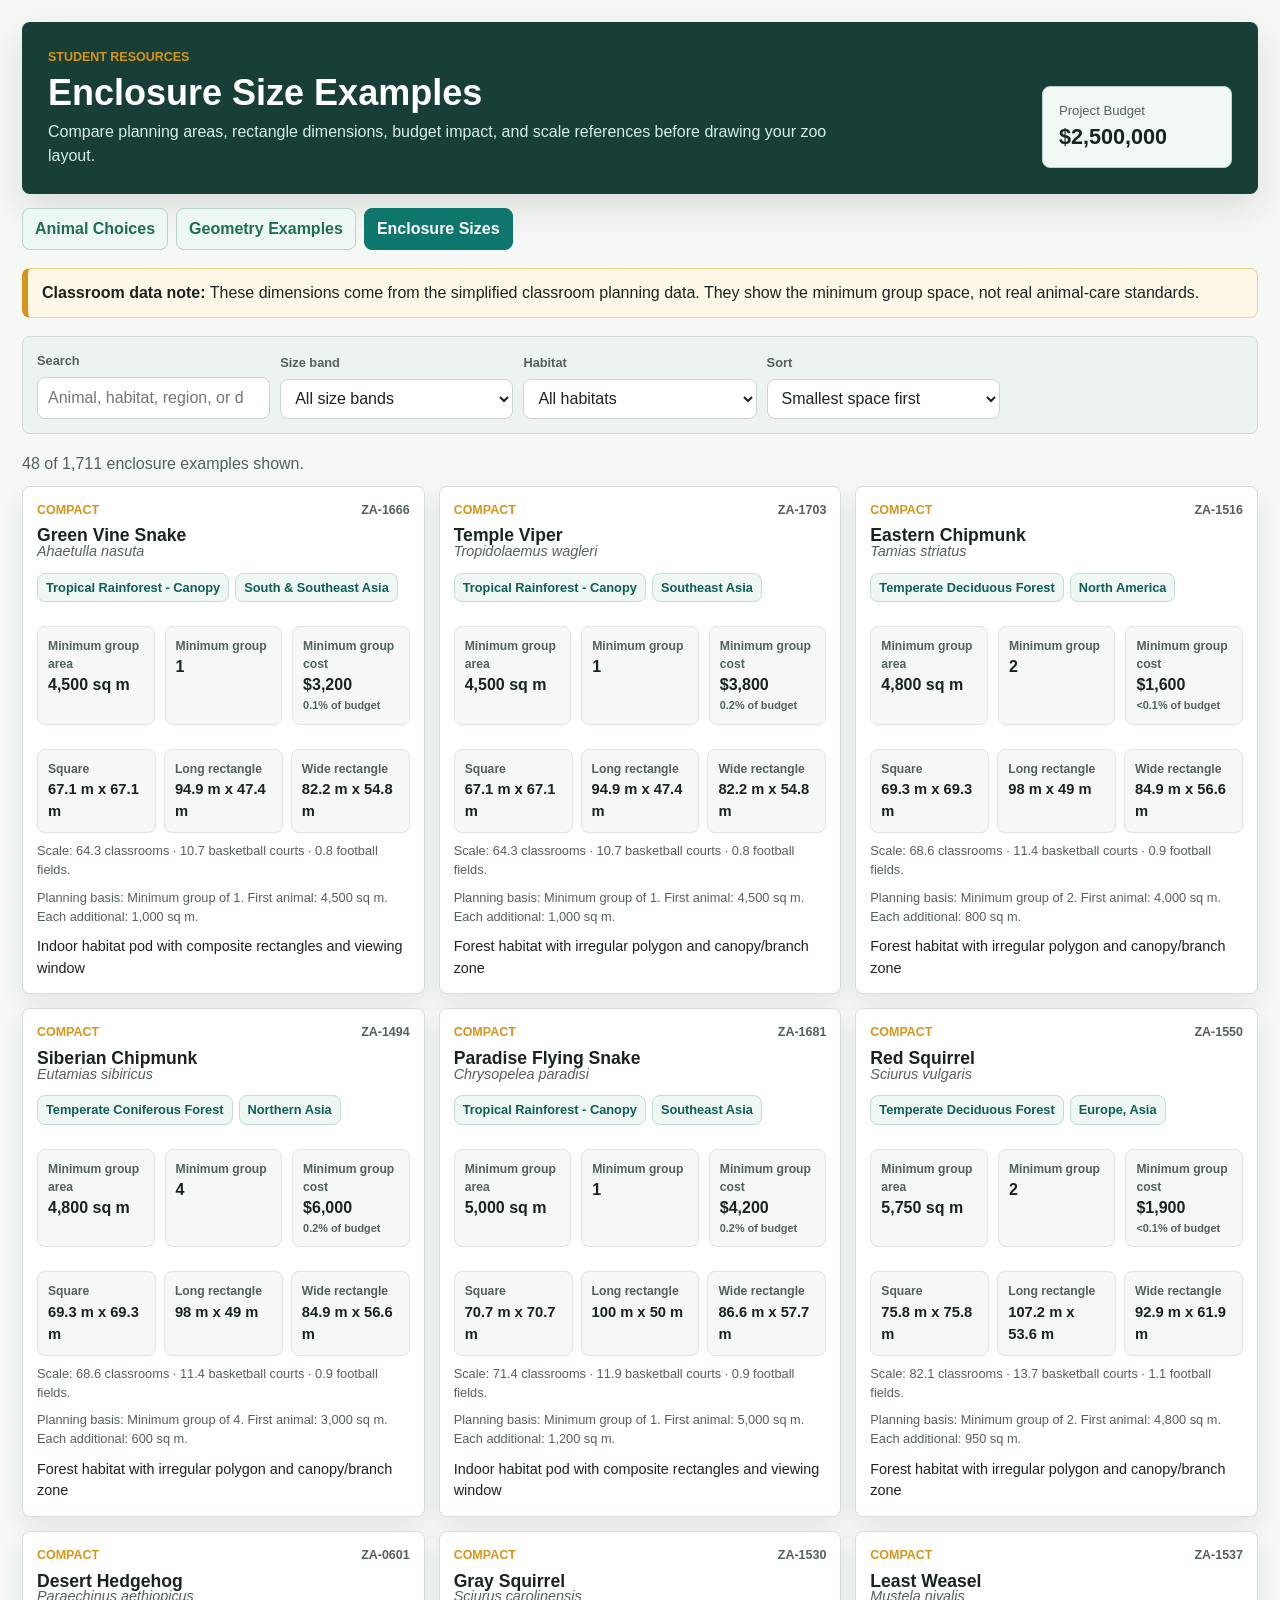
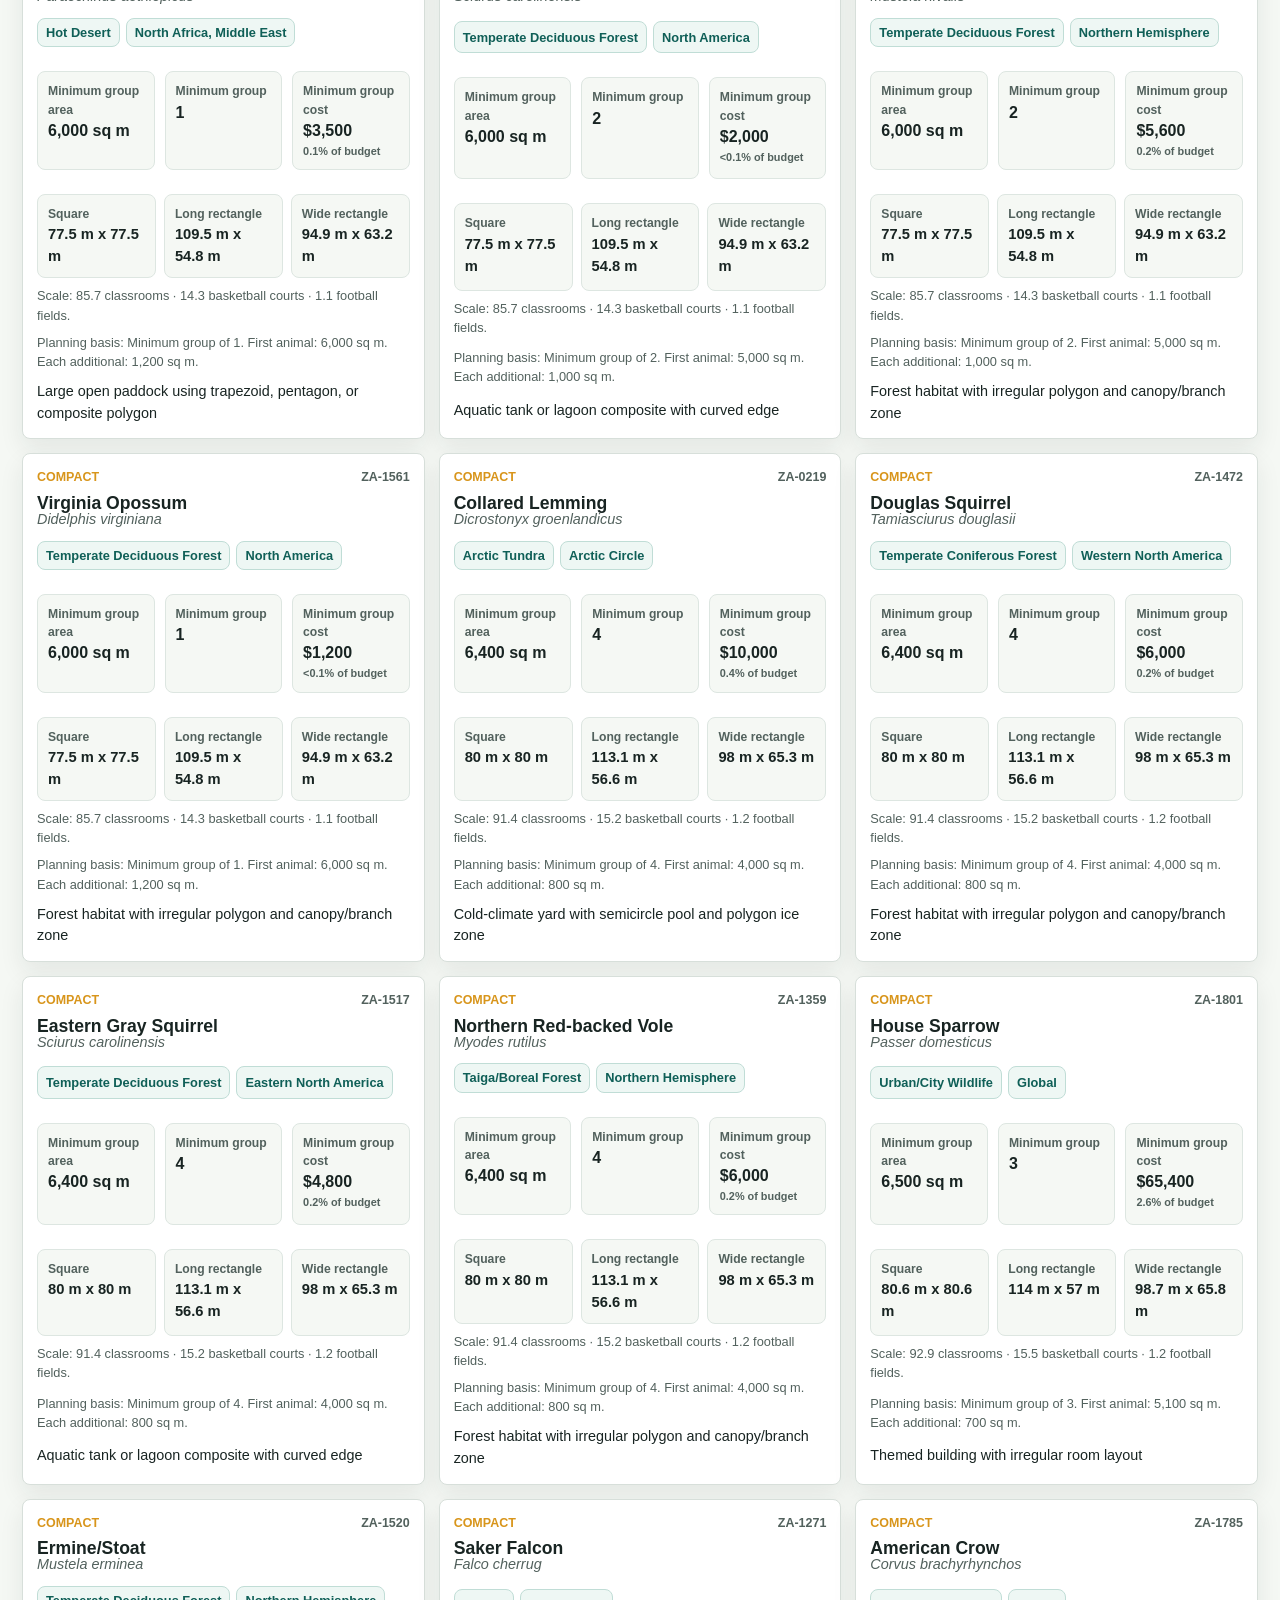
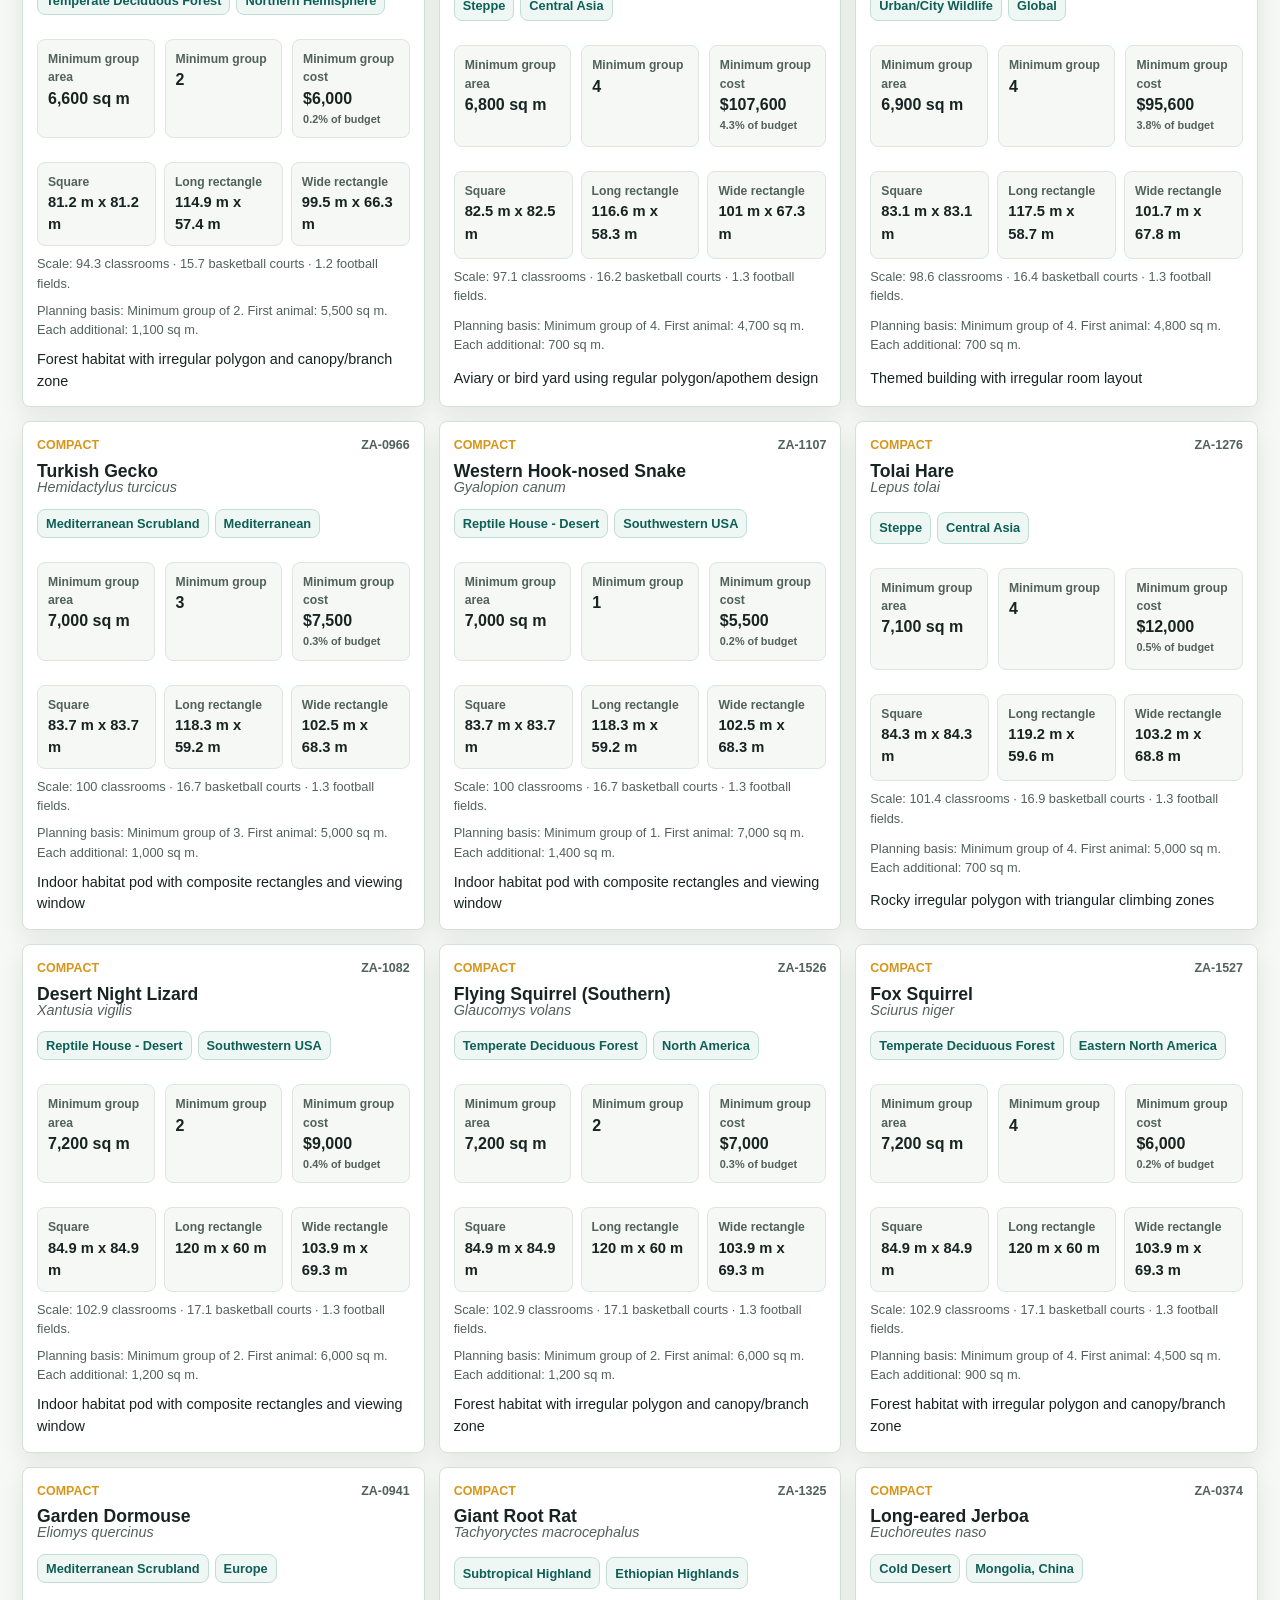
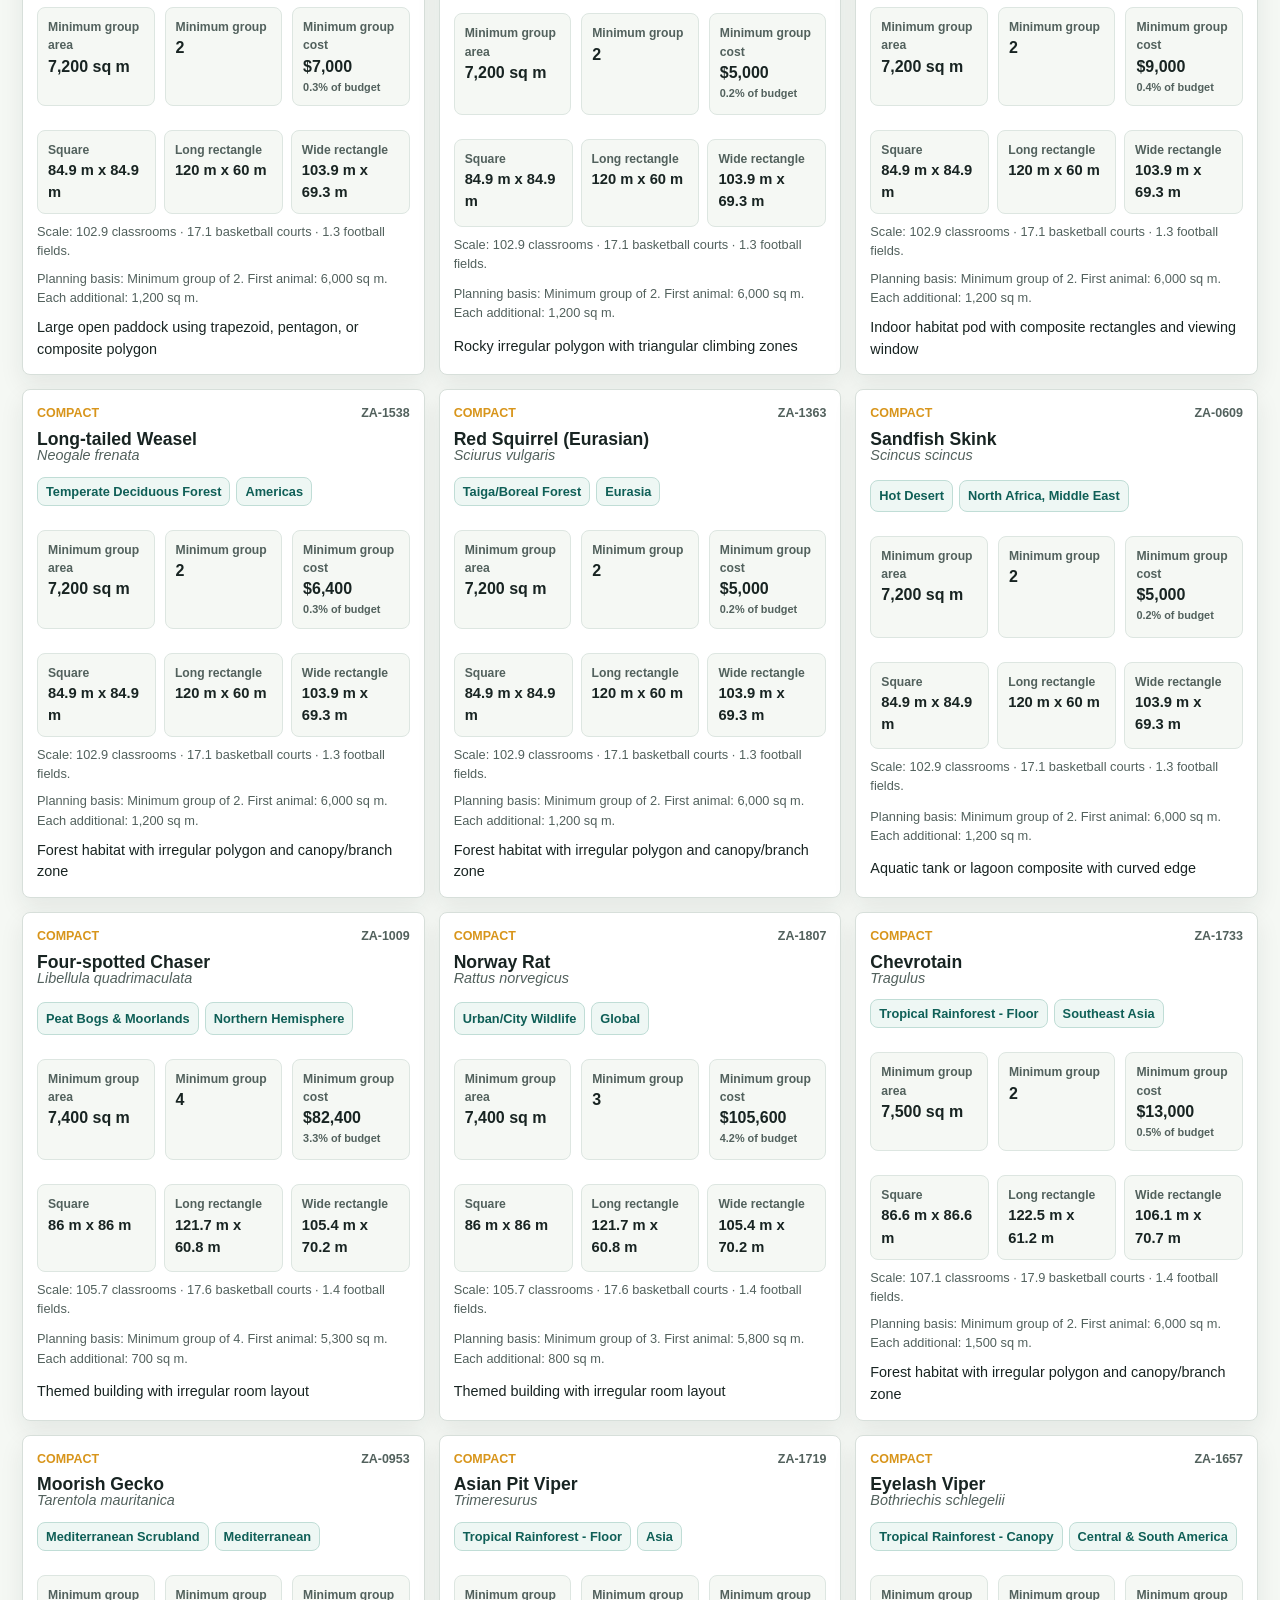
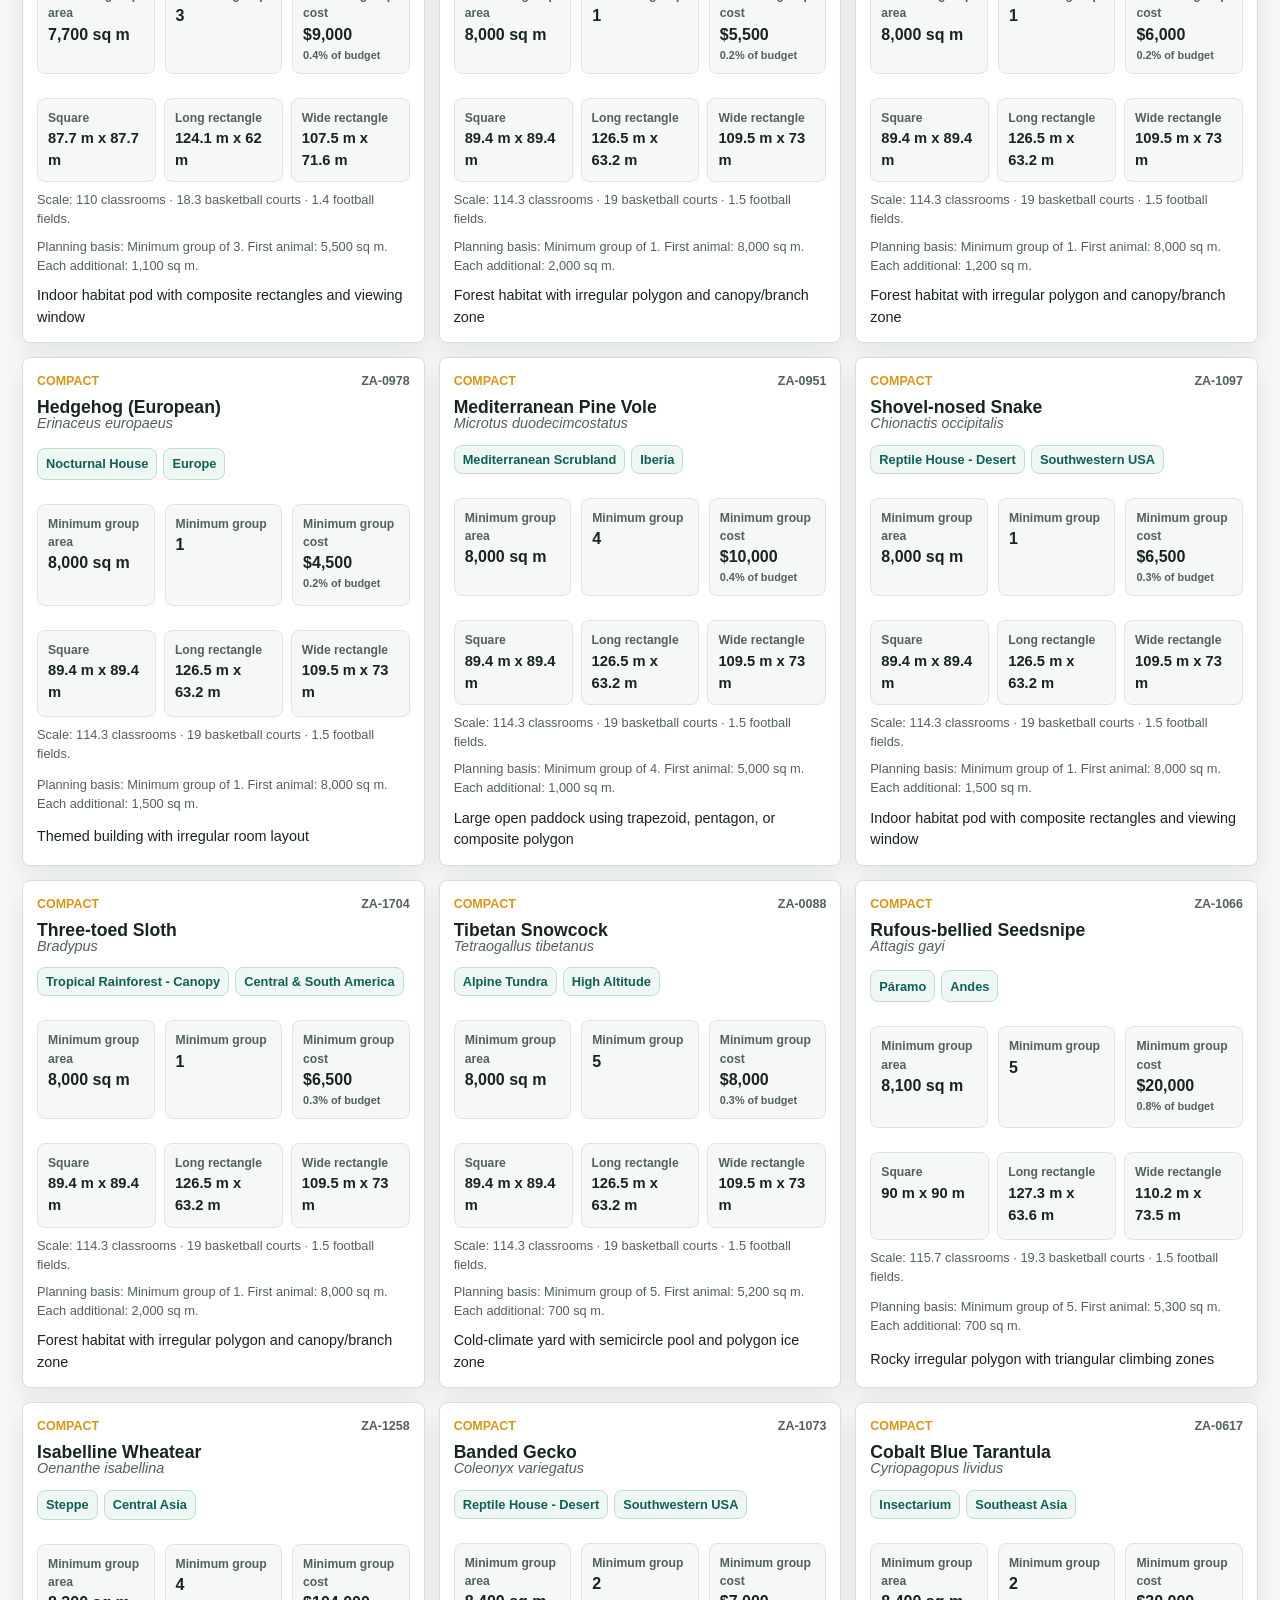
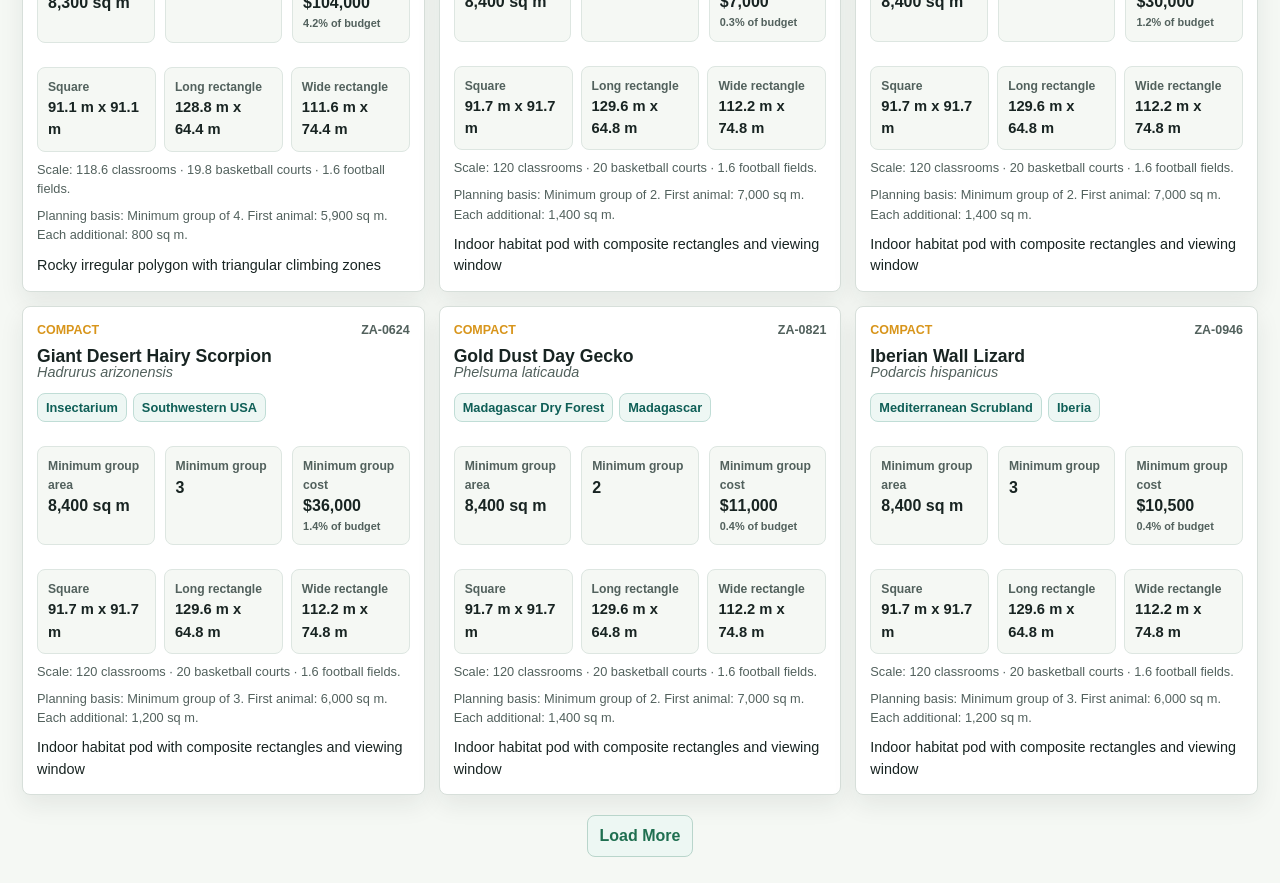
==== enclosure-examples.html @ ec995846 "Add geometry gallery and enclosure size pages" ====
<!doctype html>
<html lang="en">
  <head>
    <meta charset="utf-8">
    <meta name="viewport" content="width=device-width, initial-scale=1">
    <title>Enclosure Size Examples</title>
    <meta
      name="description"
      content="Student-facing enclosure size and dimension examples for the Design a Zoo project."
    >
    <link rel="stylesheet" href="styles.css">
  </head>
  <body>
    <div class="app-shell student-page">
      <header class="topbar">
        <div>
          <p class="eyebrow">Student resources</p>
          <h1>Enclosure Size Examples</h1>
          <p class="subhead">
            Compare planning areas, rectangle dimensions, budget impact, and scale references before drawing your zoo layout.
          </p>
        </div>
        <div class="budget-badge" aria-label="Project budget">
          <span>Project Budget</span>
          <strong>$2,500,000</strong>
        </div>
      </header>

      <nav class="site-nav" aria-label="Student pages">
        <a href="index.html">Animal Choices</a>
        <a href="geometry.html">Geometry Examples</a>
        <a class="active" href="enclosure-examples.html">Enclosure Sizes</a>
      </nav>

      <section class="notice" aria-label="Classroom data note">
        <strong>Classroom data note:</strong>
        These dimensions come from the simplified classroom planning data. They show the minimum group space, not real animal-care standards.
      </section>

      <section class="resource-tools" aria-label="Find enclosure size examples">
        <div class="resource-field">
          <label for="sizeSearch">Search</label>
          <input id="sizeSearch" type="search" placeholder="Animal, habitat, region, or design hint">
        </div>

        <div class="resource-field">
          <label for="sizeBandFilter">Size band</label>
          <select id="sizeBandFilter">
            <option value="">All size bands</option>
            <option value="compact">Compact</option>
            <option value="medium">Medium</option>
            <option value="large">Large</option>
            <option value="campus">Campus-scale</option>
          </select>
        </div>

        <div class="resource-field">
          <label for="sizeHabitatFilter">Habitat</label>
          <select id="sizeHabitatFilter">
            <option value="">All habitats</option>
          </select>
        </div>

        <div class="resource-field">
          <label for="sizeSort">Sort</label>
          <select id="sizeSort">
            <option value="space_planning_sq_units">Smallest space first</option>
            <option value="space_desc">Largest space first</option>
            <option value="cost_planning_usd">Lowest cost first</option>
            <option value="animal_name">Animal name</option>
          </select>
        </div>
      </section>

      <p id="sizeResultsMeta" class="status-message" role="status"></p>
      <section id="sizeExamples" class="dimension-grid" aria-label="Enclosure size examples"></section>

      <div class="pagination">
        <button id="sizeLoadMore" type="button">Load More</button>
      </div>
    </div>

    <script src="enclosure-examples.js"></script>
  </body>
</html>
---- styles.css ----
:root {
  --ink: #182422;
  --muted: #52615d;
  --line: #d7dfda;
  --surface: #ffffff;
  --surface-soft: #f5f8f4;
  --forest: #1f6f50;
  --teal: #0f766e;
  --clay: #a6542b;
  --gold: #d8951b;
  --sky: #dcefed;
  --shadow: 0 14px 36px rgba(24, 36, 34, 0.12);
}

* {
  box-sizing: border-box;
}

body {
  margin: 0;
  background: var(--surface-soft);
  color: var(--ink);
  font-family: Arial, Helvetica, sans-serif;
  font-size: 16px;
  line-height: 1.5;
}

button,
input,
select {
  font: inherit;
}

button {
  cursor: pointer;
}

.app-shell {
  max-width: 1480px;
  margin: 0 auto;
  padding: 22px;
}

.topbar {
  display: grid;
  grid-template-columns: minmax(0, 1fr) auto;
  gap: 18px;
  align-items: end;
  padding: 26px;
  background: #173f37;
  color: #fff;
  border-radius: 8px;
  box-shadow: var(--shadow);
}

.eyebrow {
  margin: 0 0 6px;
  color: var(--gold);
  font-size: 0.78rem;
  font-weight: 700;
  letter-spacing: 0;
  text-transform: uppercase;
}

h1,
h2,
p {
  margin-top: 0;
}

h1 {
  margin-bottom: 8px;
  font-size: 2.25rem;
  line-height: 1.1;
  letter-spacing: 0;
}

h2 {
  margin-bottom: 8px;
  font-size: 1.2rem;
  letter-spacing: 0;
}

.subhead {
  max-width: 780px;
  margin-bottom: 0;
  color: #d8eee8;
}

.budget-badge {
  min-width: 190px;
  padding: 14px 16px;
  background: #f2f8f4;
  color: var(--ink);
  border-radius: 8px;
  border: 1px solid #b9d5cb;
}

.budget-badge span {
  display: block;
  color: var(--muted);
  font-size: 0.82rem;
}

.budget-badge strong {
  display: block;
  font-size: 1.35rem;
}

.notice {
  margin: 18px 0;
  padding: 12px 14px;
  background: #fff8e8;
  border: 1px solid #efd18e;
  border-left: 6px solid var(--gold);
  border-radius: 8px;
}

.site-nav {
  display: flex;
  flex-wrap: wrap;
  gap: 8px;
  margin: 14px 0 18px;
}

.site-nav a,
.nav-button {
  display: inline-flex;
  align-items: center;
  min-height: 38px;
  padding: 8px 12px;
  color: var(--forest);
  background: #edf7f3;
  border: 1px solid #b9d5cb;
  border-radius: 8px;
  font-weight: 700;
  text-decoration: none;
}

.site-nav a:hover,
.site-nav a:focus-visible,
.nav-button:hover,
.nav-button:focus-visible {
  text-decoration: underline;
}

.site-nav a.active {
  color: #fff;
  background: var(--teal);
  border-color: var(--teal);
}

.metrics {
  display: grid;
  grid-template-columns: repeat(4, minmax(0, 1fr));
  gap: 12px;
  margin-bottom: 18px;
}

.metric {
  padding: 14px;
  background: var(--surface);
  border: 1px solid var(--line);
  border-radius: 8px;
  box-shadow: 0 8px 20px rgba(24, 36, 34, 0.07);
}

.metric span {
  display: block;
  color: var(--muted);
  font-size: 0.84rem;
}

.metric strong {
  display: block;
  font-size: 1.55rem;
}

.workspace {
  display: grid;
  grid-template-columns: 310px minmax(0, 1fr);
  gap: 18px;
  align-items: start;
}

.filters {
  position: sticky;
  top: 18px;
  display: grid;
  gap: 10px;
  padding: 18px;
  background: var(--surface);
  border: 1px solid var(--line);
  border-radius: 8px;
  box-shadow: var(--shadow);
}

.filter-head {
  display: flex;
  align-items: center;
  justify-content: space-between;
  gap: 12px;
}

.filters label,
.toolbar-actions label {
  color: var(--muted);
  font-size: 0.82rem;
  font-weight: 700;
}

input,
select {
  width: 100%;
  min-height: 42px;
  padding: 9px 10px;
  color: var(--ink);
  background: #fff;
  border: 1px solid #bfcbc5;
  border-radius: 8px;
}

input:focus,
select:focus,
button:focus-visible {
  outline: 3px solid rgba(15, 118, 110, 0.25);
  outline-offset: 2px;
}

.ghost-button,
.view-toggle button,
.pagination button {
  min-height: 40px;
  padding: 8px 12px;
  color: var(--forest);
  background: #edf7f3;
  border: 1px solid #b9d5cb;
  border-radius: 8px;
  font-weight: 700;
}

.ghost-button:hover,
.view-toggle button:hover,
.pagination button:hover {
  background: #dff0ea;
}

.results-area {
  min-width: 0;
}

.habitat-spotlight {
  position: relative;
  min-height: 210px;
  overflow: hidden;
  display: flex;
  align-items: end;
  padding: 22px;
  color: #fff;
  background: #173f37;
  border-radius: 8px;
  box-shadow: var(--shadow);
}

.habitat-spotlight img {
  position: absolute;
  inset: 0;
  width: 100%;
  height: 100%;
  object-fit: cover;
}

.habitat-spotlight::after {
  content: "";
  position: absolute;
  inset: 0;
  background: rgba(14, 36, 32, 0.48);
}

.habitat-copy {
  position: relative;
  z-index: 1;
  max-width: 780px;
}

.habitat-copy h2 {
  margin-bottom: 4px;
  font-size: 1.75rem;
}

.habitat-copy p:last-child {
  margin-bottom: 0;
  color: #e7f4ef;
}

.results-toolbar {
  display: flex;
  justify-content: space-between;
  gap: 16px;
  align-items: end;
  margin: 18px 0;
  padding: 16px;
  background: var(--surface);
  border: 1px solid var(--line);
  border-radius: 8px;
}

.results-toolbar p {
  margin-bottom: 0;
  color: var(--muted);
}

.toolbar-actions {
  display: grid;
  grid-template-columns: 70px minmax(190px, 1fr) auto;
  gap: 8px;
  align-items: center;
}

.view-toggle {
  display: inline-flex;
  padding: 3px;
  background: #edf2ef;
  border: 1px solid #c6d2cc;
  border-radius: 8px;
}

.view-toggle button {
  border: 0;
  background: transparent;
}

.view-toggle button.active {
  color: #fff;
  background: var(--teal);
}

.status-message {
  min-height: 20px;
  margin-bottom: 10px;
  color: var(--muted);
}

.card-grid {
  display: grid;
  grid-template-columns: repeat(3, minmax(0, 1fr));
  gap: 14px;
}

.animal-card {
  overflow: hidden;
  background: var(--surface);
  border: 1px solid var(--line);
  border-radius: 8px;
  box-shadow: 0 10px 24px rgba(24, 36, 34, 0.08);
}

.animal-media {
  position: relative;
  height: 138px;
  background: var(--sky);
}

.animal-media img {
  width: 100%;
  height: 100%;
  object-fit: cover;
  display: block;
}

.animal-media-link,
.animal-media-button {
  display: block;
  width: 100%;
  height: 100%;
}

.animal-media-button,
.table-photo-button {
  padding: 0;
  background: transparent;
  border: 0;
}

.animal-media-button:hover img,
.table-photo-button:hover img {
  filter: saturate(1.08) contrast(1.04);
}

.image-status {
  position: absolute;
  left: 10px;
  bottom: 10px;
  padding: 4px 8px;
  color: #fff;
  background: rgba(24, 36, 34, 0.78);
  border-radius: 8px;
  font-size: 0.78rem;
  font-weight: 700;
}

.animal-body {
  display: grid;
  gap: 10px;
  padding: 14px;
}

.animal-title-row {
  display: flex;
  justify-content: space-between;
  gap: 10px;
}

.animal-title-row h3 {
  margin: 0;
  font-size: 1.08rem;
  line-height: 1.25;
}

.animal-name-button {
  padding: 0;
  color: var(--ink);
  background: transparent;
  border: 0;
  font: inherit;
  font-weight: 700;
  line-height: inherit;
  text-align: left;
  text-decoration: underline;
  text-decoration-color: transparent;
}

.animal-name-button:hover,
.animal-name-button:focus-visible {
  color: var(--teal);
  text-decoration-color: currentColor;
}

.animal-id {
  flex: 0 0 auto;
  color: var(--muted);
  font-size: 0.78rem;
  font-weight: 700;
}

.species {
  margin: -6px 0 0;
  color: var(--muted);
  font-size: 0.9rem;
  font-style: italic;
}

.pill-row {
  display: flex;
  flex-wrap: wrap;
  gap: 6px;
}

.pill {
  display: inline-flex;
  align-items: center;
  min-height: 28px;
  padding: 4px 8px;
  background: #eef7f4;
  color: #0f5f57;
  border: 1px solid #c0ddd6;
  border-radius: 8px;
  font-size: 0.8rem;
  font-weight: 700;
}

.quick-stats {
  display: grid;
  grid-template-columns: repeat(3, minmax(0, 1fr));
  gap: 8px;
}

.quick-stats div {
  padding: 8px;
  background: #f5f8f4;
  border: 1px solid #dde6e1;
  border-radius: 8px;
}

.quick-stats span {
  display: block;
  color: var(--muted);
  font-size: 0.72rem;
}

.quick-stats strong {
  display: block;
  font-size: 0.92rem;
}

.quick-stats strong .stat-subline,
.modal-stat-row strong .stat-subline {
  display: block;
  color: var(--muted);
  font-size: 0.68rem;
  font-weight: 700;
}

.space-scale-button {
  width: 100%;
  padding: 0;
  color: var(--teal);
  background: transparent;
  border: 0;
  font: inherit;
  font-weight: 800;
  line-height: 1.2;
  text-align: left;
}

.space-scale-button:hover,
.space-scale-button:focus-visible {
  text-decoration: underline;
}

.space-scale-button span {
  display: block;
  color: var(--muted);
  font-size: 0.68rem;
  font-weight: 700;
}

.design-hint {
  margin: 0;
  color: var(--ink);
  font-size: 0.9rem;
}

.equation {
  margin: 0;
  padding: 8px;
  background: #fff8e8;
  border: 1px solid #efd18e;
  border-radius: 8px;
  color: #6c3f09;
  font-family: "Courier New", monospace;
  font-size: 0.86rem;
}

.basis-note {
  margin: -2px 0 0;
  color: var(--muted);
  font-size: 0.8rem;
}

.research-links {
  display: flex;
  flex-wrap: wrap;
  gap: 6px;
  align-items: center;
}

.research-links a,
.verify-badge {
  display: inline-flex;
  align-items: center;
  min-height: 26px;
  padding: 4px 7px;
  border-radius: 8px;
  font-size: 0.76rem;
  font-weight: 700;
}

.research-links a {
  color: #0f5f57;
  background: #eef7f4;
  border: 1px solid #c0ddd6;
  text-decoration: none;
}

.research-links a:hover {
  text-decoration: underline;
}

.verify-badge {
  color: #173f37;
  background: #fff8e8;
  border: 1px solid #efd18e;
}

.verify-badge.verified {
  color: #0f5f57;
  background: #eaf7f1;
  border-color: #b9d5cb;
}

.verify-badge.needs_review {
  color: #6c3f09;
}

.photo-credit {
  margin: -2px 0 0;
  color: var(--muted);
  font-size: 0.78rem;
}

.photo-credit a,
.table-credit {
  color: var(--teal);
  font-weight: 700;
  text-decoration: none;
}

.photo-credit a:hover,
.table-credit:hover {
  text-decoration: underline;
}

.student-page {
  max-width: 1320px;
}

.page-intro {
  margin-bottom: 18px;
  padding: 18px;
  background: var(--surface);
  border: 1px solid var(--line);
  border-radius: 8px;
  box-shadow: 0 10px 24px rgba(24, 36, 34, 0.08);
}

.page-intro p:last-child {
  margin-bottom: 0;
}

.category-list,
.resource-tools {
  display: grid;
  gap: 10px;
  margin-bottom: 18px;
}

.category-list {
  grid-template-columns: repeat(5, minmax(0, 1fr));
}

.category-link-card {
  display: grid;
  gap: 6px;
  min-height: 154px;
  padding: 14px;
  color: var(--ink);
  background: var(--surface);
  border: 1px solid var(--line);
  border-radius: 8px;
  text-decoration: none;
  box-shadow: 0 10px 24px rgba(24, 36, 34, 0.08);
}

.category-link-card:hover,
.category-link-card:focus-visible {
  border-color: var(--teal);
}

.category-link-card strong {
  font-size: 1rem;
  line-height: 1.2;
}

.category-link-card span {
  color: var(--teal);
  font-size: 0.82rem;
  font-weight: 800;
}

.category-link-card p {
  margin: 0;
  color: var(--muted);
  font-size: 0.84rem;
}

.resource-tools {
  grid-template-columns: repeat(5, minmax(0, 1fr));
  align-items: end;
  padding: 14px;
  background: #edf4f0;
  border: 1px solid #cddbd3;
  border-radius: 8px;
}

.resource-tools label {
  align-self: center;
  color: var(--muted);
  font-size: 0.8rem;
  font-weight: 700;
}

.resource-field {
  display: grid;
  gap: 6px;
}

.resource-tools input,
.resource-tools select {
  width: 100%;
  min-height: 40px;
  padding: 8px 10px;
  background: #fff;
  border: 1px solid #c8d6d1;
  border-radius: 8px;
}

.resource-grid {
  display: grid;
  grid-template-columns: repeat(4, minmax(0, 1fr));
  gap: 14px;
}

.resource-card {
  overflow: hidden;
  background: var(--surface);
  border: 1px solid var(--line);
  border-radius: 8px;
  box-shadow: 0 10px 24px rgba(24, 36, 34, 0.08);
}

.resource-image-link {
  display: block;
  height: 190px;
  background: var(--sky);
}

.resource-image-link img {
  display: block;
  width: 100%;
  height: 100%;
  object-fit: cover;
}

.resource-card-body {
  display: grid;
  gap: 8px;
  padding: 14px;
}

.resource-card-body h3 {
  margin: 0;
  font-size: 1.02rem;
  line-height: 1.25;
}

.resource-card-body p {
  margin: 0;
  color: var(--muted);
  font-size: 0.88rem;
}

.resource-meta,
.resource-actions {
  display: flex;
  flex-wrap: wrap;
  gap: 6px;
}

.resource-meta span {
  display: inline-flex;
  align-items: center;
  min-height: 26px;
  padding: 4px 7px;
  color: #0f5f57;
  background: #eef7f4;
  border: 1px solid #c0ddd6;
  border-radius: 8px;
  font-size: 0.74rem;
  font-weight: 700;
}

.dimension-grid {
  display: grid;
  grid-template-columns: repeat(3, minmax(0, 1fr));
  gap: 14px;
}

.dimension-card {
  display: grid;
  gap: 10px;
  padding: 14px;
  background: var(--surface);
  border: 1px solid var(--line);
  border-radius: 8px;
  box-shadow: 0 10px 24px rgba(24, 36, 34, 0.08);
}

.dimension-head {
  display: flex;
  justify-content: space-between;
  gap: 10px;
}

.dimension-head h3 {
  margin: 0;
  font-size: 1.1rem;
  line-height: 1.25;
}

.dimension-stats {
  grid-template-columns: repeat(3, minmax(0, 1fr));
  margin: 0;
}

.dimension-options {
  display: grid;
  grid-template-columns: repeat(3, minmax(0, 1fr));
  gap: 8px;
}

.dimension-options div {
  padding: 10px;
  background: #f5f8f4;
  border: 1px solid #dde6e1;
  border-radius: 8px;
}

.dimension-options span {
  display: block;
  color: var(--muted);
  font-size: 0.76rem;
  font-weight: 700;
}

.dimension-options strong {
  display: block;
  font-size: 0.92rem;
}

.table-panel {
  background: var(--surface);
  border: 1px solid var(--line);
  border-radius: 8px;
  box-shadow: var(--shadow);
}

.table-scroll {
  overflow-x: auto;
}

table {
  width: 100%;
  border-collapse: collapse;
  min-width: 1780px;
}

th,
td {
  padding: 11px 12px;
  border-bottom: 1px solid #e5ece8;
  text-align: left;
  vertical-align: top;
}

th {
  color: #fff;
  background: #246b53;
  font-size: 0.82rem;
}

th button {
  width: 100%;
  padding: 0;
  color: inherit;
  background: transparent;
  border: 0;
  font-weight: 700;
  text-align: left;
}

th button::after {
  content: "^v";
  float: right;
  color: rgba(255, 255, 255, 0.72);
  font-size: 0.72rem;
}

th button.active-sort[data-direction="asc"]::after {
  content: "^";
}

th button.active-sort[data-direction="desc"]::after {
  content: "v";
}

td {
  font-size: 0.9rem;
}

tbody tr:nth-child(even) {
  background: #f7faf8;
}

.table-photo {
  display: block;
  width: 76px;
  height: 54px;
  object-fit: cover;
  border-radius: 6px;
  border: 1px solid var(--line);
}

.table-photo-button {
  width: 76px;
  height: 54px;
}

.table-credit {
  display: inline-block;
  margin-top: 4px;
  font-size: 0.74rem;
}

.table-note {
  color: var(--muted);
  font-size: 0.76rem;
}

td code {
  white-space: nowrap;
  color: #6c3f09;
  font-family: "Courier New", monospace;
  font-size: 0.84rem;
}

td .research-links {
  max-width: 220px;
}

.pagination {
  display: flex;
  justify-content: center;
  align-items: center;
  gap: 14px;
  padding: 20px 0 4px;
}

.pagination button:disabled {
  cursor: not-allowed;
  opacity: 0.55;
}

.hidden {
  display: none !important;
}

body.modal-open {
  overflow: hidden;
}

.modal {
  position: fixed;
  inset: 0;
  z-index: 20;
  display: grid;
  place-items: center;
  padding: 20px;
}

.modal-backdrop {
  position: absolute;
  inset: 0;
  width: 100%;
  height: 100%;
  padding: 0;
  background: rgba(24, 36, 34, 0.58);
  border: 0;
}

.modal-panel {
  position: relative;
  z-index: 1;
  width: min(980px, 100%);
  max-height: min(860px, calc(100vh - 32px));
  overflow: auto;
  padding: 22px;
  background: var(--surface);
  border: 1px solid var(--line);
  border-radius: 8px;
  box-shadow: 0 22px 60px rgba(24, 36, 34, 0.28);
}

.modal-close {
  float: right;
  min-height: 36px;
  padding: 6px 10px;
  color: var(--forest);
  background: #edf7f3;
  border: 1px solid #b9d5cb;
  border-radius: 8px;
  font-weight: 700;
}

.modal-header-copy {
  display: grid;
  gap: 8px;
}

.modal-header-copy h2 {
  margin: 0;
  font-size: 1.65rem;
}

.animal-detail-layout {
  display: grid;
  grid-template-columns: minmax(280px, 0.9fr) minmax(0, 1.1fr);
  gap: 20px;
  align-items: start;
  clear: both;
}

.modal-animal-image {
  display: block;
  width: 100%;
  max-height: 420px;
  object-fit: cover;
  background: var(--sky);
  border: 1px solid var(--line);
  border-radius: 8px;
}

.modal-stat-row,
.scale-summary,
.scale-grid {
  display: grid;
  gap: 10px;
}

.modal-stat-row {
  grid-template-columns: repeat(3, minmax(0, 1fr));
  margin: 14px 0;
}

.scale-summary {
  grid-template-columns: repeat(2, minmax(0, 1fr));
  margin: 16px 0;
}

.scale-grid {
  grid-template-columns: repeat(4, minmax(0, 1fr));
}

.modal-stat-row div,
.scale-summary div,
.scale-card {
  padding: 10px;
  background: #f5f8f4;
  border: 1px solid #dde6e1;
  border-radius: 8px;
}

.modal-stat-row span,
.scale-summary span,
.scale-card span {
  display: block;
  color: var(--muted);
  font-size: 0.76rem;
  font-weight: 700;
}

.modal-stat-row strong,
.scale-summary strong,
.scale-card strong {
  display: block;
  color: var(--ink);
  font-size: 1rem;
}

.scale-card strong {
  color: var(--teal);
  font-size: 1.3rem;
}

.scale-summary small {
  display: block;
  color: var(--muted);
}

@media (max-width: 1120px) {
  .workspace {
    grid-template-columns: 1fr;
  }

  .filters {
    position: static;
    grid-template-columns: repeat(2, minmax(0, 1fr));
  }

  .filter-head {
    grid-column: 1 / -1;
  }

  .card-grid {
    grid-template-columns: repeat(2, minmax(0, 1fr));
  }

  .category-list,
  .resource-grid {
    grid-template-columns: repeat(3, minmax(0, 1fr));
  }

  .resource-tools,
  .dimension-grid {
    grid-template-columns: repeat(2, minmax(0, 1fr));
  }
}

@media (max-width: 760px) {
  .app-shell {
    padding: 12px;
  }

  .topbar,
  .metrics,
  .filters,
  .results-toolbar,
  .toolbar-actions {
    grid-template-columns: 1fr;
  }

  .topbar,
  .results-toolbar {
    display: grid;
  }

  .card-grid {
    grid-template-columns: 1fr;
  }

  .habitat-spotlight {
    min-height: 250px;
  }

  h1 {
    font-size: 1.75rem;
  }

  .toolbar-actions {
    align-items: stretch;
  }

  .view-toggle {
    width: 100%;
  }

  .view-toggle button {
    flex: 1;
  }

  .site-nav,
  .site-nav a {
    width: 100%;
  }

  .category-list,
  .resource-tools,
  .resource-grid,
  .dimension-grid,
  .dimension-options,
  .dimension-stats {
    grid-template-columns: 1fr;
  }

  .modal {
    padding: 12px;
  }

  .modal-panel {
    padding: 16px;
  }

  .animal-detail-layout,
  .modal-stat-row,
  .scale-summary,
  .scale-grid {
    grid-template-columns: 1fr;
  }
}
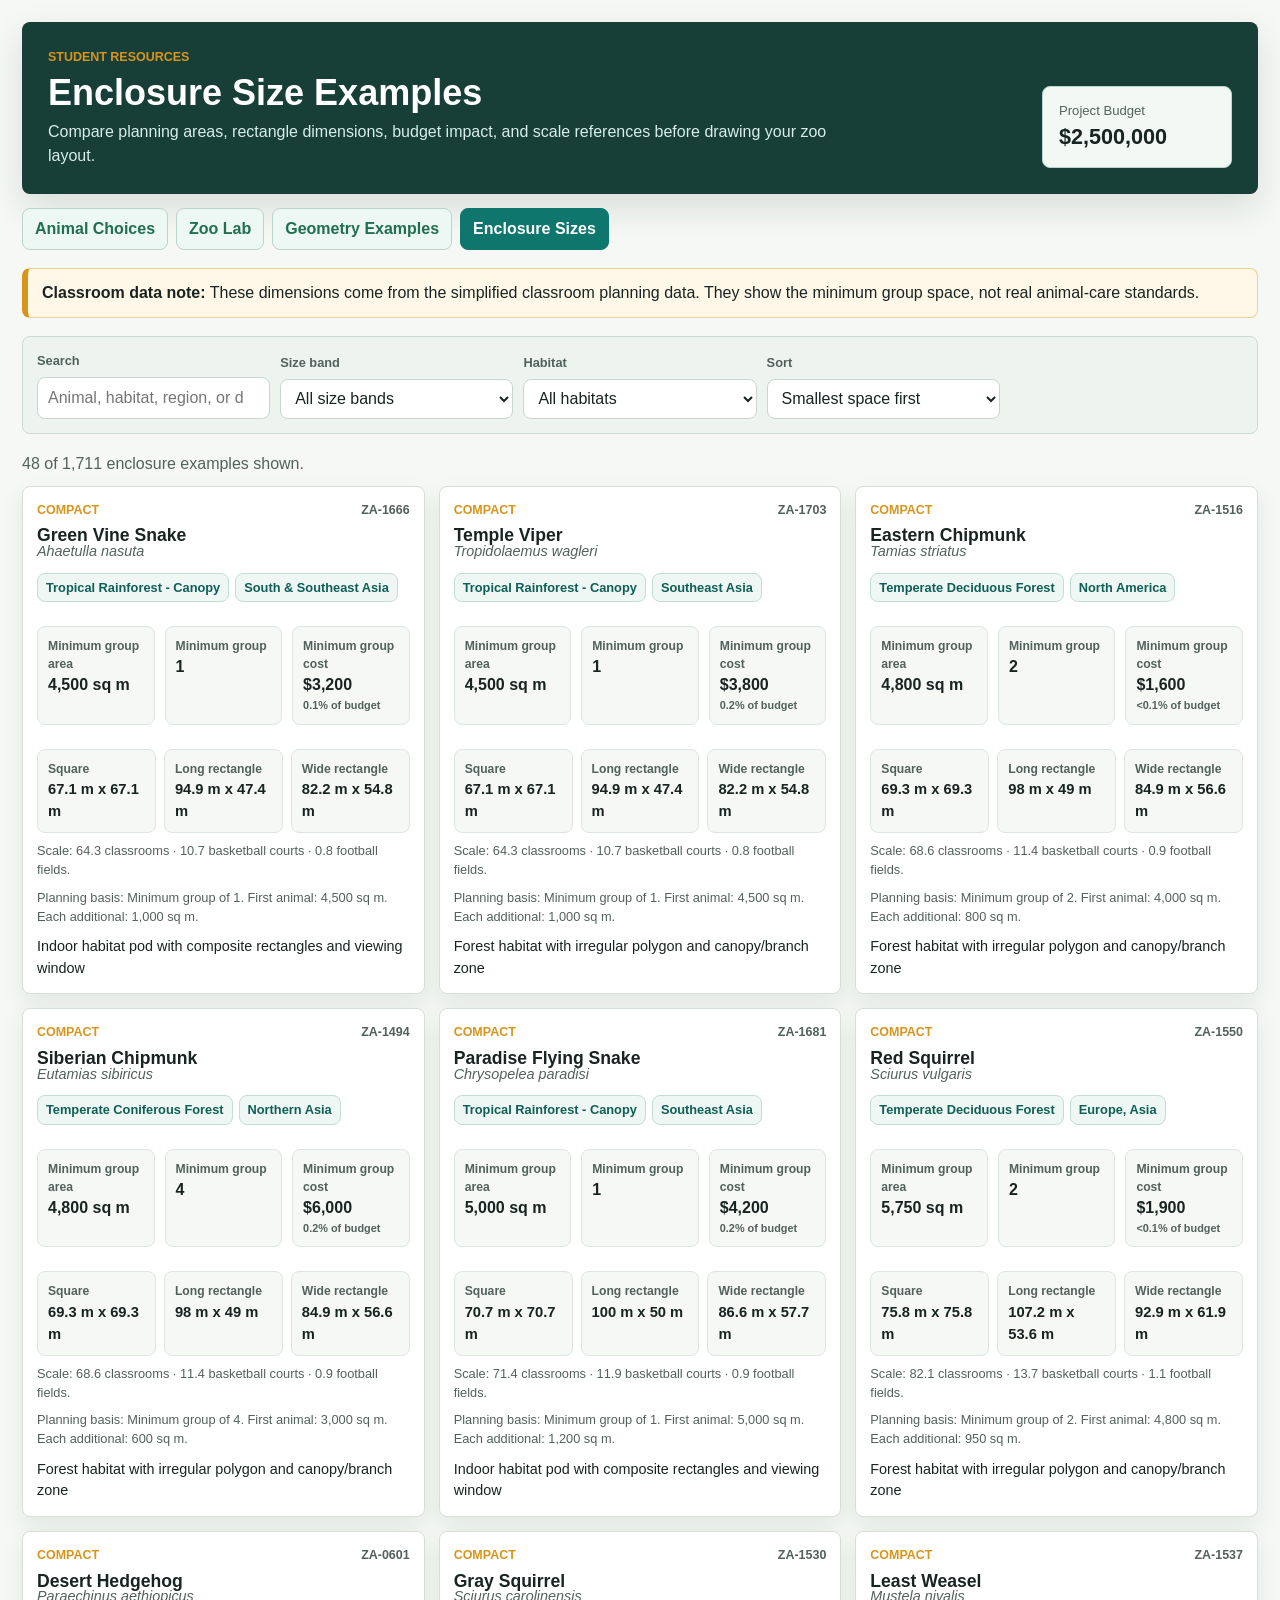
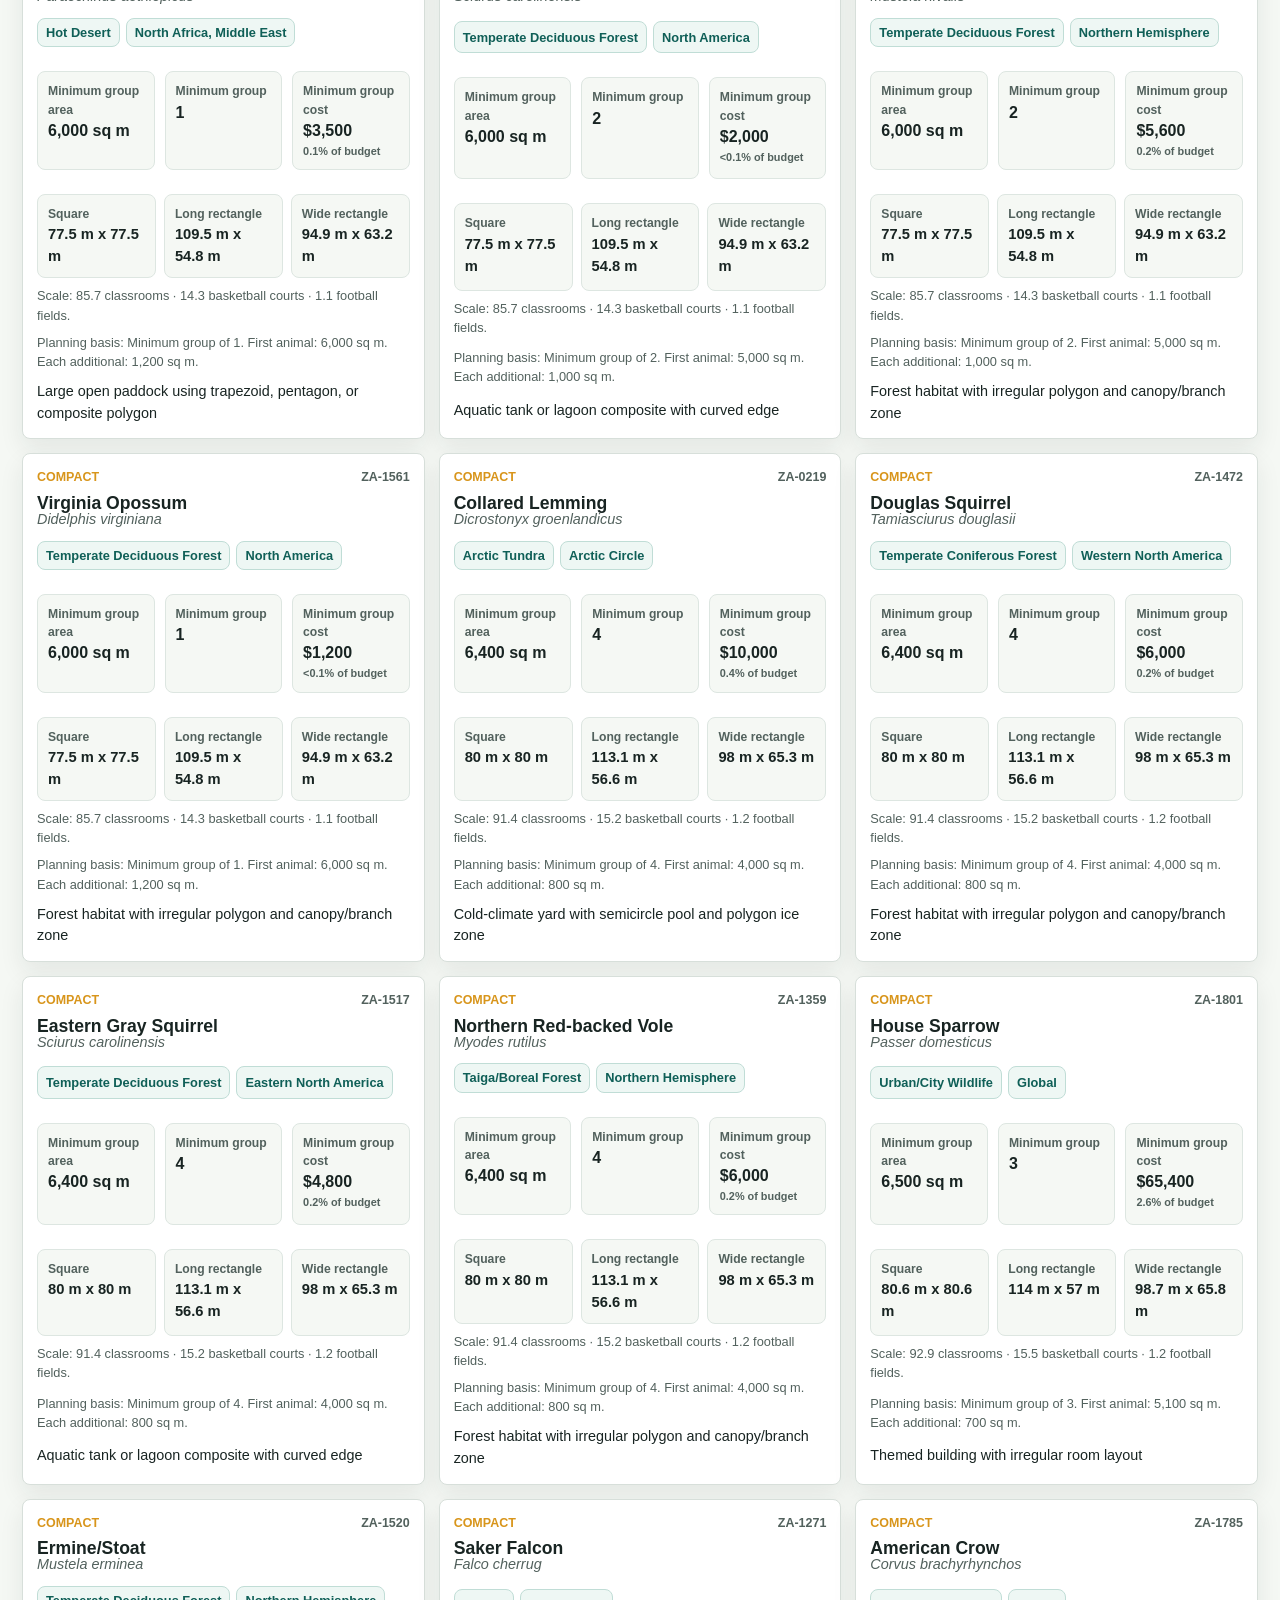
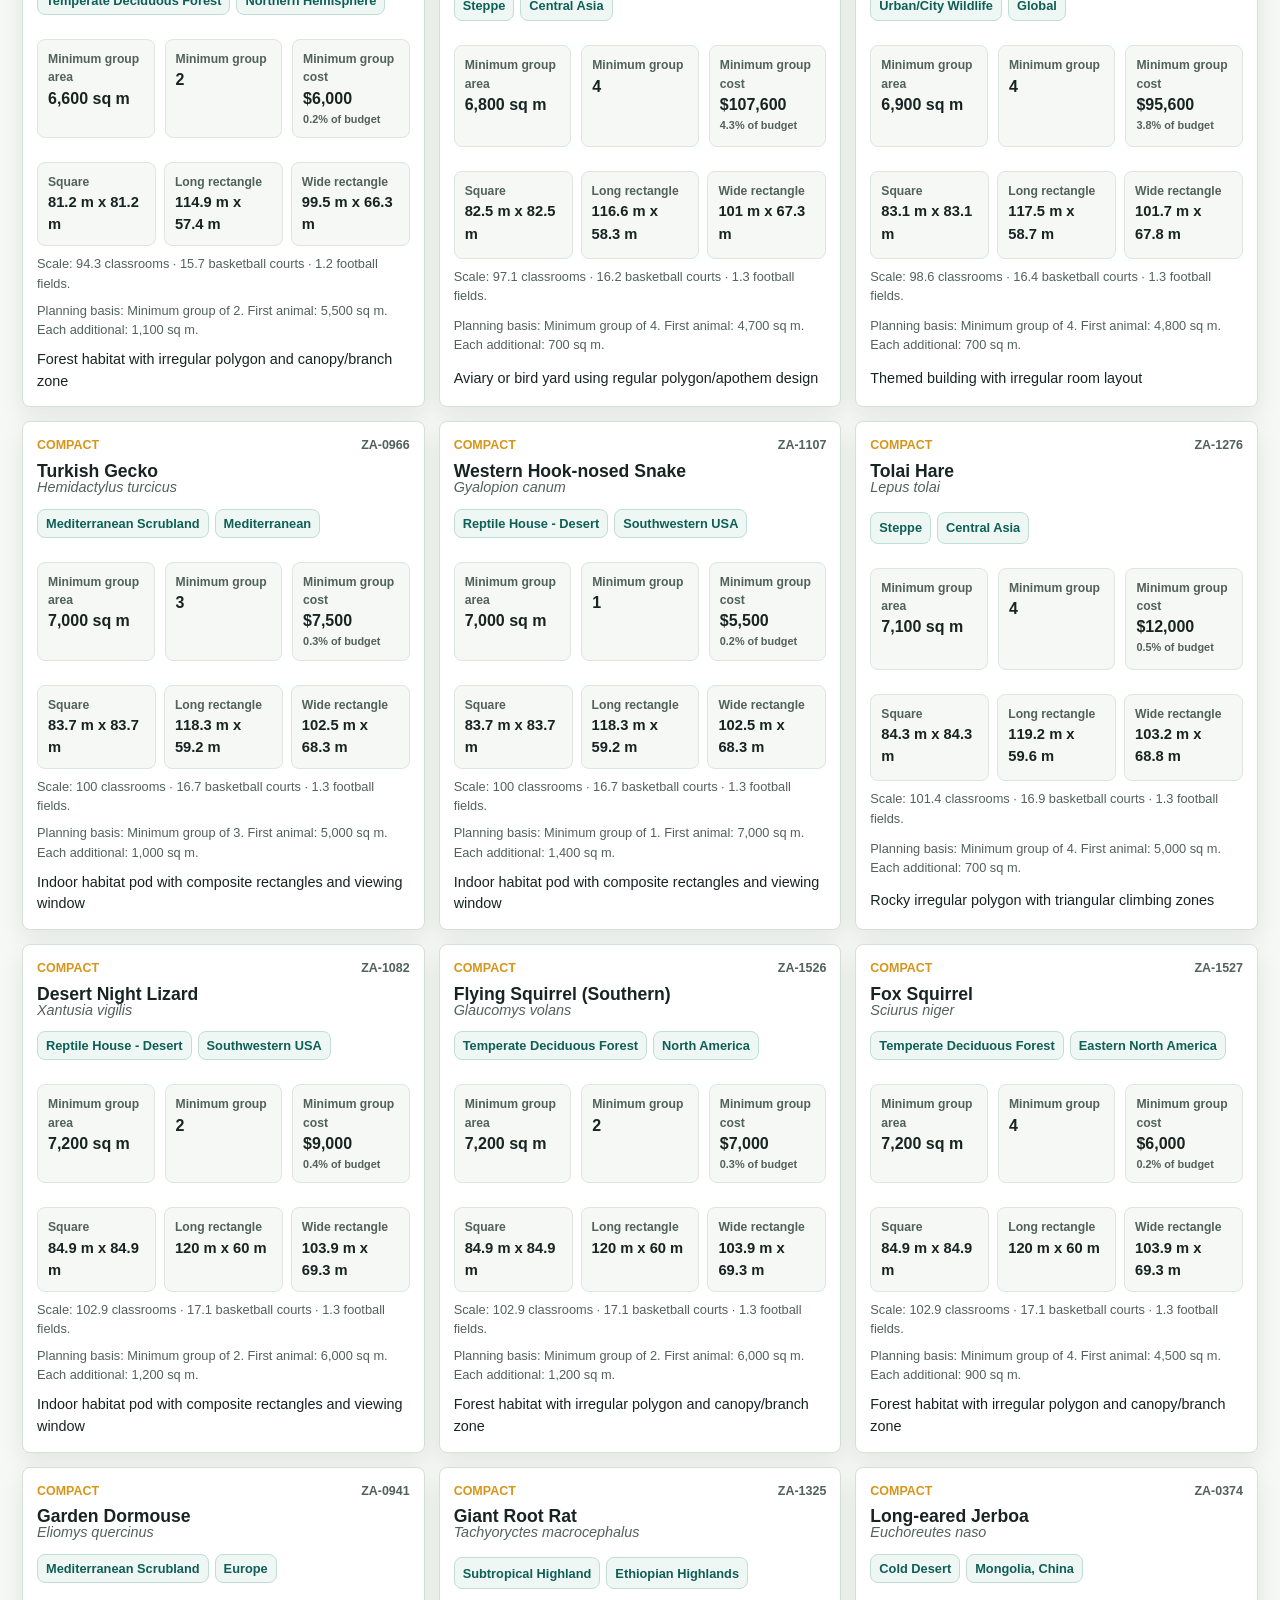
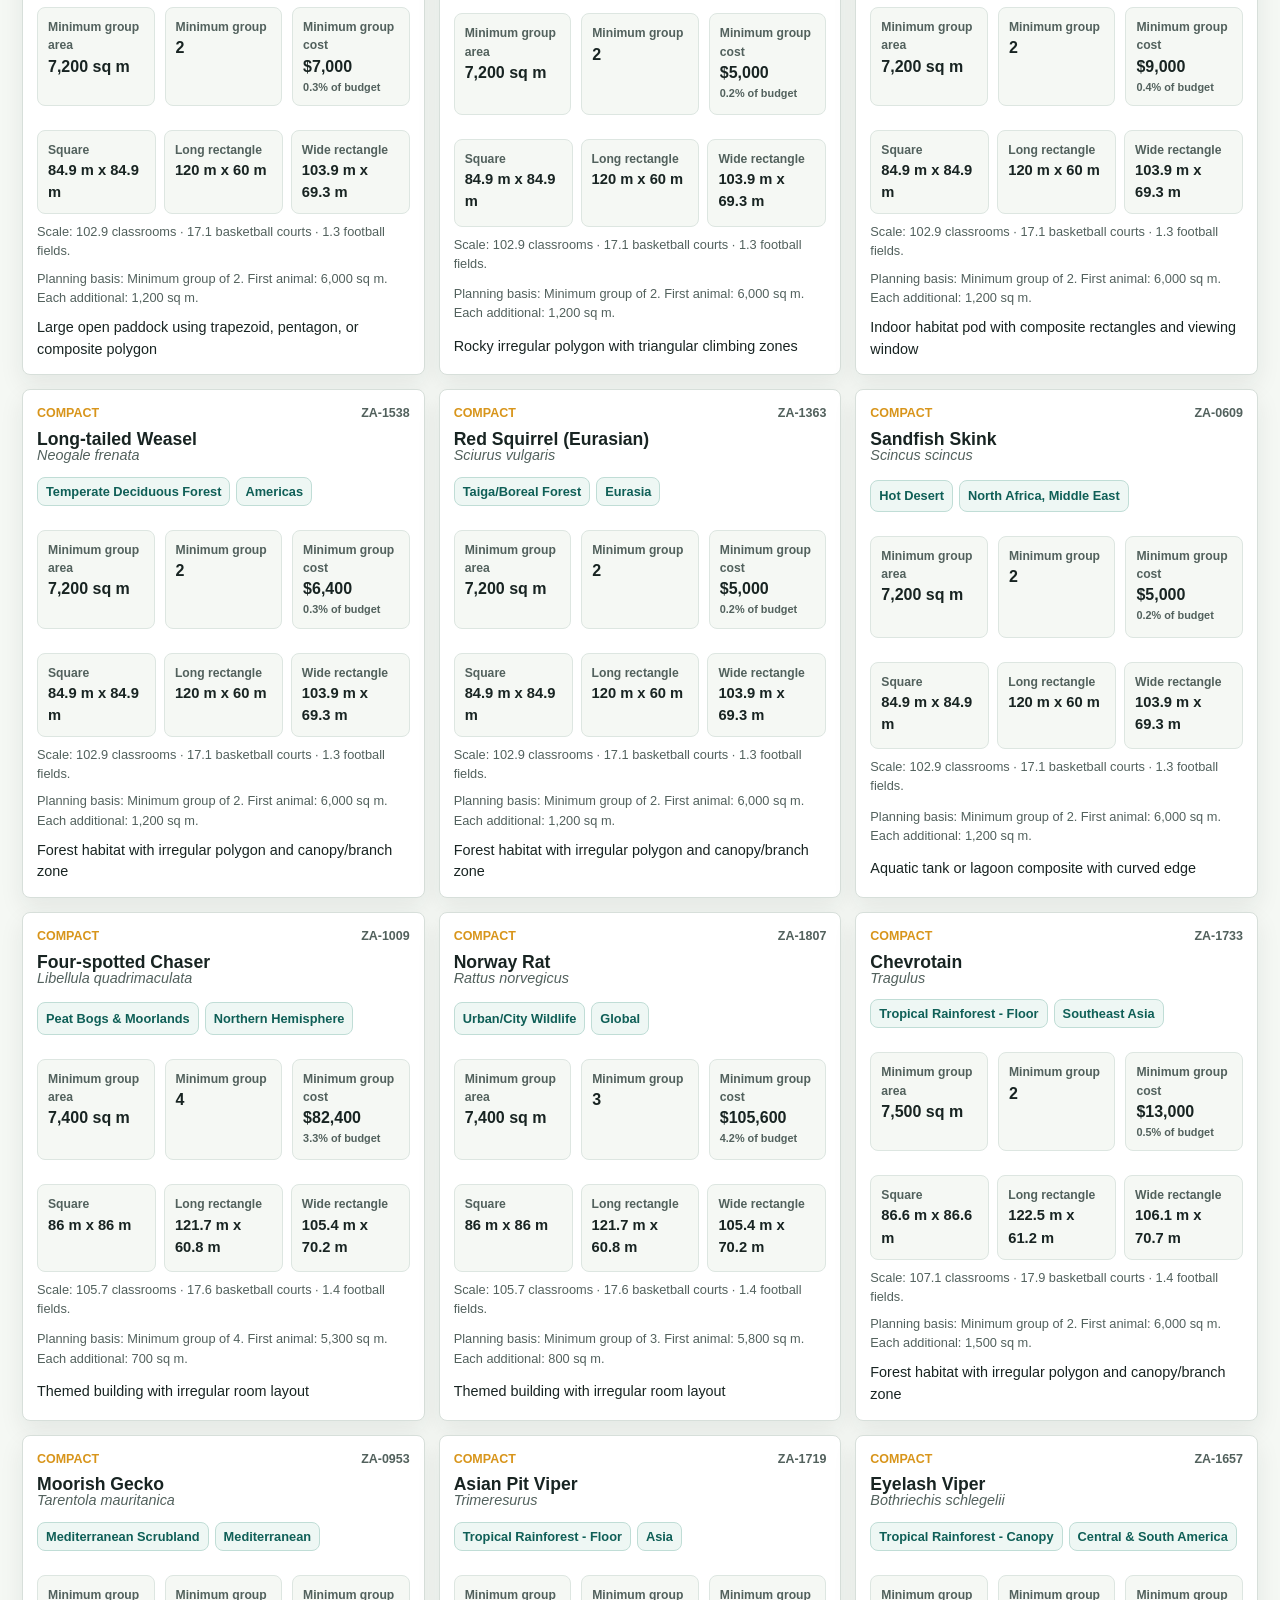
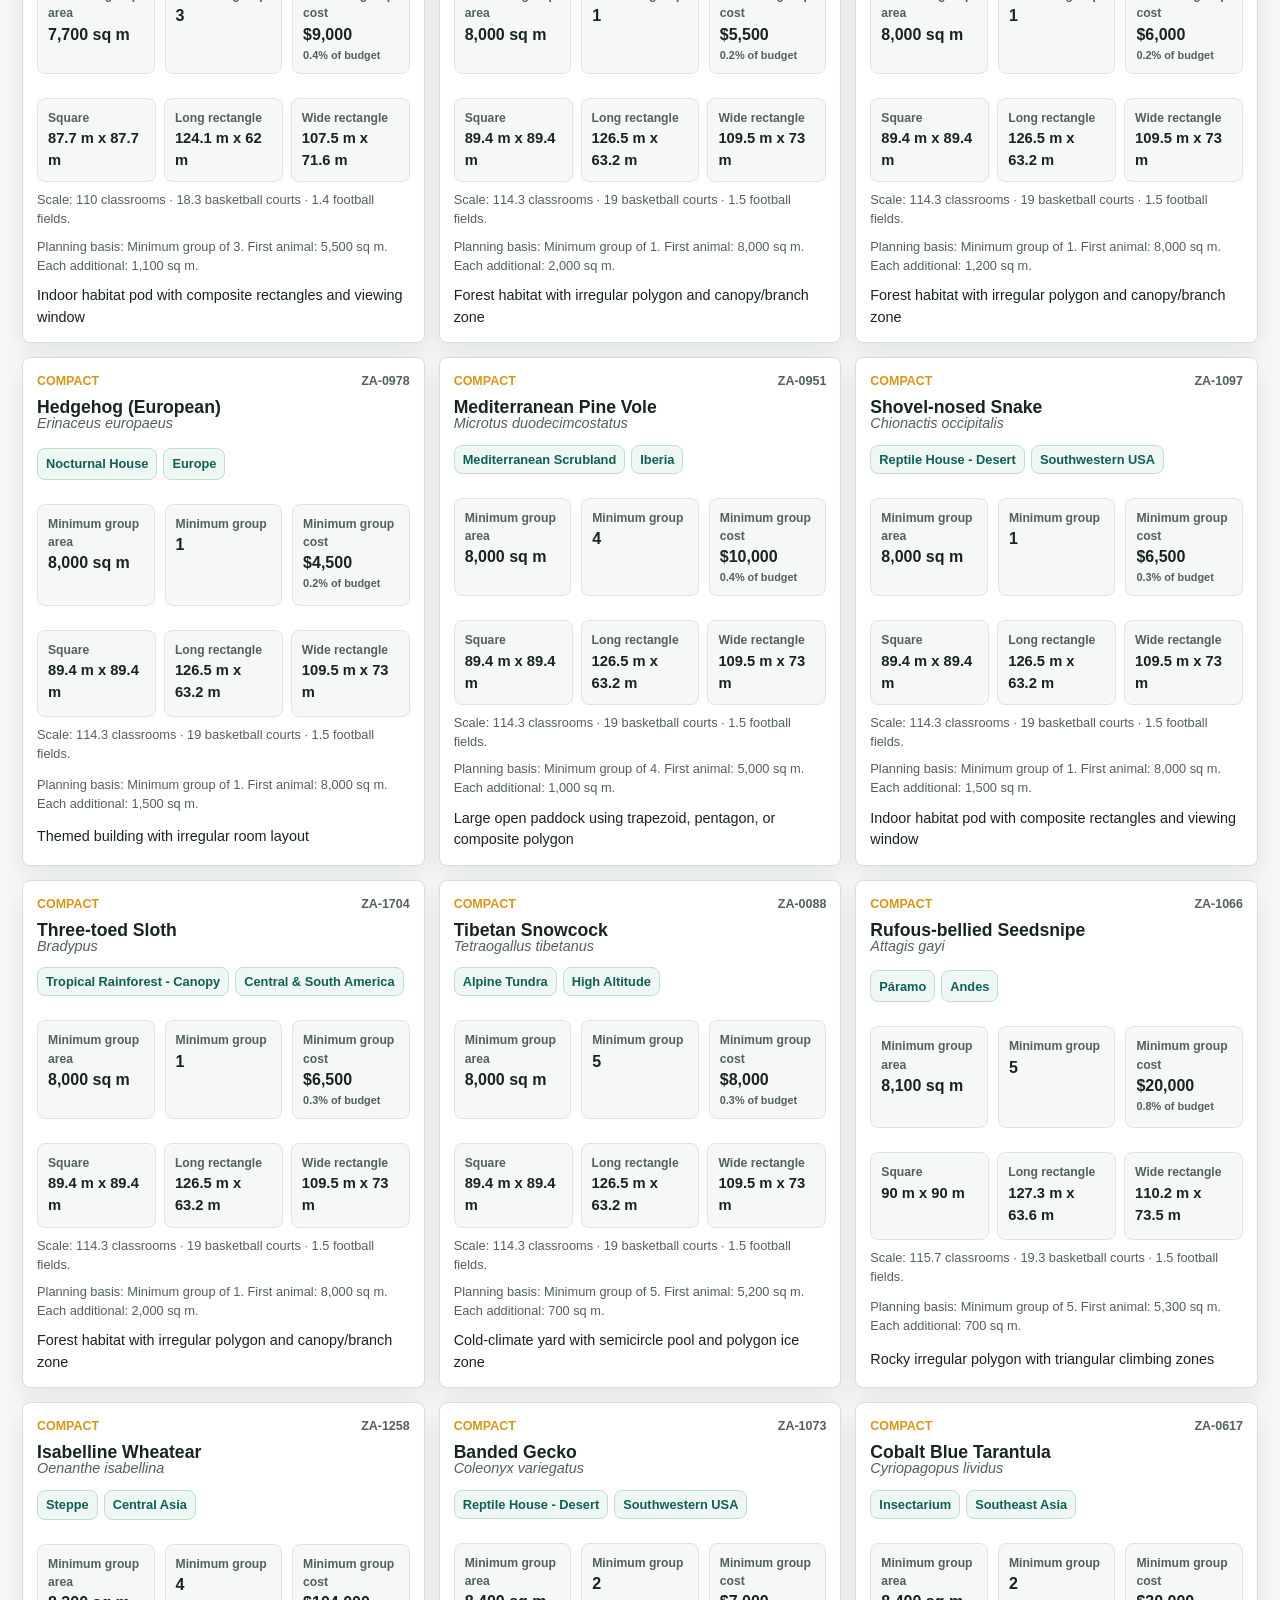
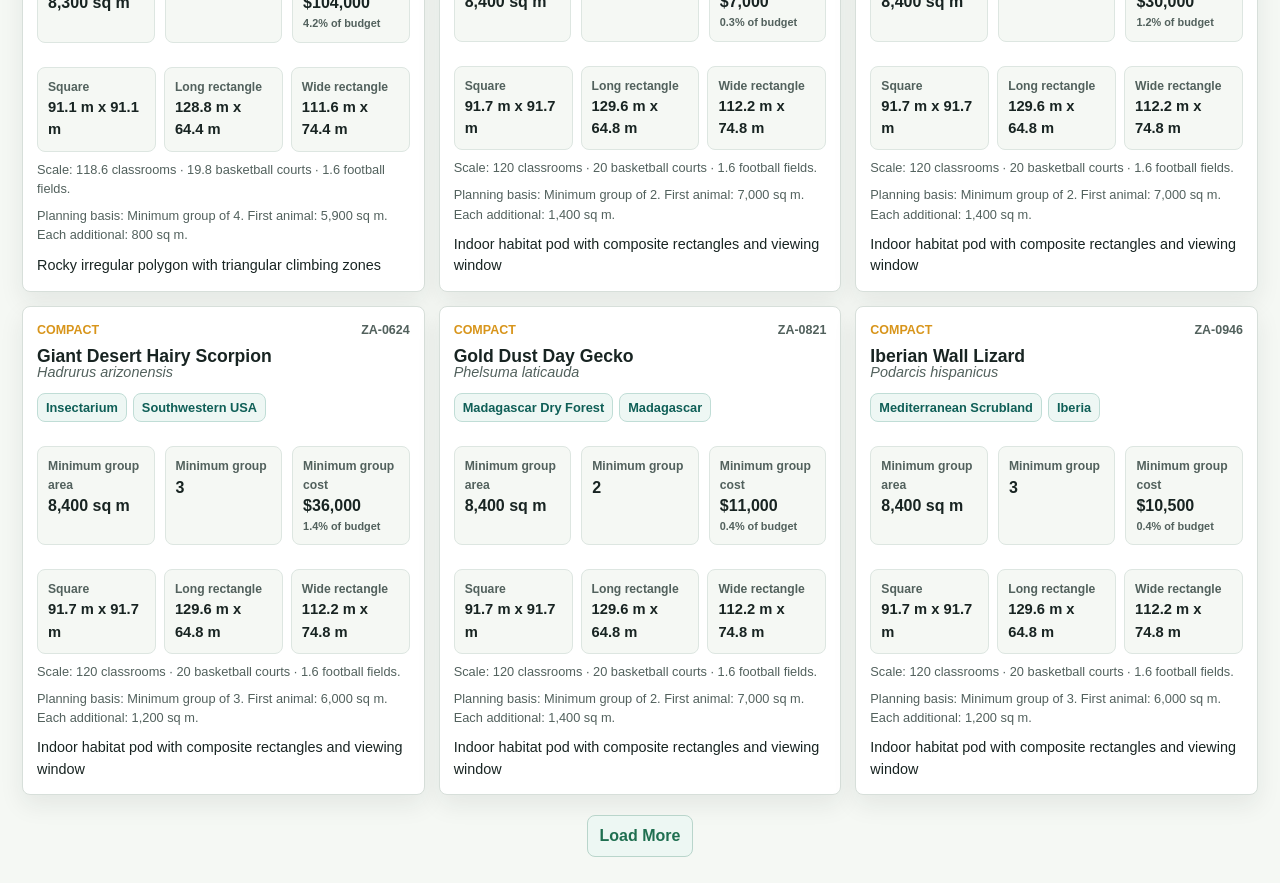
==== commit a67db1fb: "Add Zoo Lab student tools" ====
--- a/enclosure-examples.html
+++ b/enclosure-examples.html
@@ -28,6 +28,7 @@
 
       <nav class="site-nav" aria-label="Student pages">
         <a href="index.html">Animal Choices</a>
+        <a href="tools.html">Zoo Lab</a>
         <a href="geometry.html">Geometry Examples</a>
         <a class="active" href="enclosure-examples.html">Enclosure Sizes</a>
       </nav>
--- a/styles.css
+++ b/styles.css
@@ -1077,6 +1077,284 @@
   color: var(--muted);
 }
 
+.sr-only {
+  position: absolute;
+  width: 1px;
+  height: 1px;
+  padding: 0;
+  overflow: hidden;
+  clip: rect(0, 0, 0, 0);
+  white-space: nowrap;
+  border: 0;
+}
+
+.lab-tabs {
+  display: flex;
+  flex-wrap: wrap;
+  gap: 8px;
+  margin: 18px 0;
+  padding: 4px;
+  background: #e7f1ed;
+  border: 1px solid #c7d7d0;
+  border-radius: 8px;
+}
+
+.lab-tabs button,
+.primary-button,
+.icon-button {
+  min-height: 40px;
+  padding: 8px 12px;
+  border-radius: 8px;
+  font-weight: 700;
+}
+
+.lab-tabs button {
+  flex: 1 1 180px;
+  color: var(--forest);
+  background: transparent;
+  border: 0;
+}
+
+.lab-tabs button.active {
+  color: #fff;
+  background: var(--teal);
+}
+
+.primary-button {
+  color: #fff;
+  background: var(--teal);
+  border: 1px solid var(--teal);
+}
+
+.icon-button {
+  min-width: 38px;
+  color: #6c3f09;
+  background: #fff8e8;
+  border: 1px solid #efd18e;
+}
+
+.tool-panel {
+  display: grid;
+  gap: 16px;
+}
+
+.tool-panel-head {
+  display: flex;
+  justify-content: space-between;
+  gap: 14px;
+  align-items: end;
+  padding: 16px;
+  background: var(--surface);
+  border: 1px solid var(--line);
+  border-radius: 8px;
+}
+
+.tool-panel-head h2,
+.tool-panel-head p {
+  margin-bottom: 0;
+}
+
+.tool-grid {
+  display: grid;
+  gap: 16px;
+}
+
+.tool-grid.two-column {
+  grid-template-columns: minmax(320px, 0.95fr) minmax(0, 1.05fr);
+}
+
+.tool-card {
+  min-width: 0;
+  padding: 16px;
+  background: var(--surface);
+  border: 1px solid var(--line);
+  border-radius: 8px;
+  box-shadow: 0 8px 20px rgba(24, 36, 34, 0.07);
+}
+
+.tool-card h3 {
+  margin-top: 0;
+  margin-bottom: 10px;
+  font-size: 1rem;
+}
+
+.field-grid {
+  display: grid;
+  gap: 12px;
+  margin-bottom: 12px;
+}
+
+.field-grid.two-column {
+  grid-template-columns: repeat(2, minmax(0, 1fr));
+}
+
+.field-grid.three-column {
+  grid-template-columns: repeat(3, minmax(0, 1fr));
+}
+
+.quick-actions,
+.editable-list-head {
+  display: flex;
+  flex-wrap: wrap;
+  gap: 8px;
+  align-items: center;
+  margin: 12px 0;
+}
+
+.editable-list-head {
+  justify-content: space-between;
+}
+
+.editable-list-head h3 {
+  margin-bottom: 0;
+}
+
+.compact-table table,
+.lab-data-table {
+  width: 100%;
+}
+
+.compact-table input,
+.quantity-input {
+  min-width: 88px;
+}
+
+.quantity-input {
+  width: 92px;
+}
+
+.summary-box {
+  min-height: 58px;
+  margin-bottom: 12px;
+  padding: 10px;
+  background: #f5f8f4;
+  border: 1px solid #dde6e1;
+  border-radius: 8px;
+}
+
+.summary-textarea {
+  width: 100%;
+  min-height: 170px;
+  margin-top: 12px;
+  padding: 10px;
+  color: var(--ink);
+  background: #fbfdfb;
+  border: 1px solid #bfcbc5;
+  border-radius: 8px;
+  resize: vertical;
+}
+
+.chart-list {
+  display: grid;
+  gap: 10px;
+}
+
+.chart-row {
+  display: grid;
+  gap: 5px;
+}
+
+.chart-label {
+  display: flex;
+  flex-wrap: wrap;
+  justify-content: space-between;
+  gap: 8px;
+}
+
+.chart-label span {
+  color: var(--muted);
+  font-size: 0.82rem;
+}
+
+.bar-track {
+  height: 14px;
+  overflow: hidden;
+  background: #e7eee9;
+  border: 1px solid #d6e1dc;
+  border-radius: 999px;
+}
+
+.bar-track span {
+  display: block;
+  height: 100%;
+  background: var(--teal);
+  border-radius: inherit;
+}
+
+.kpi-grid {
+  display: grid;
+  grid-template-columns: repeat(2, minmax(0, 1fr));
+  gap: 10px;
+  margin-bottom: 12px;
+}
+
+.kpi-grid.four-column {
+  grid-template-columns: repeat(4, minmax(0, 1fr));
+}
+
+.kpi-grid div {
+  padding: 10px;
+  background: #f5f8f4;
+  border: 1px solid #dde6e1;
+  border-radius: 8px;
+}
+
+.kpi-grid span {
+  display: block;
+  color: var(--muted);
+  font-size: 0.76rem;
+  font-weight: 700;
+}
+
+.kpi-grid strong {
+  display: block;
+  font-size: 1rem;
+}
+
+.animal-search-results {
+  display: grid;
+  grid-template-columns: repeat(2, minmax(0, 1fr));
+  gap: 10px;
+}
+
+.search-result-card {
+  display: grid;
+  grid-template-columns: 72px minmax(0, 1fr) auto;
+  gap: 10px;
+  align-items: center;
+  padding: 8px;
+  background: #f5f8f4;
+  border: 1px solid #dde6e1;
+  border-radius: 8px;
+}
+
+.search-result-card img {
+  width: 72px;
+  height: 54px;
+  object-fit: cover;
+  background: var(--sky);
+  border-radius: 6px;
+}
+
+.search-result-card span {
+  display: block;
+  color: var(--muted);
+  font-size: 0.78rem;
+}
+
+.warning-row {
+  background: #fff8e8;
+}
+
+.danger-text {
+  color: #9a3412;
+  font-weight: 700;
+}
+
+.shape-fields {
+  margin-top: 10px;
+}
+
 @media (max-width: 1120px) {
   .workspace {
     grid-template-columns: 1fr;
@@ -1101,7 +1379,13 @@
   }
 
   .resource-tools,
-  .dimension-grid {
+  .dimension-grid,
+  .tool-grid.two-column,
+  .animal-search-results {
+    grid-template-columns: repeat(2, minmax(0, 1fr));
+  }
+
+  .kpi-grid.four-column {
     grid-template-columns: repeat(2, minmax(0, 1fr));
   }
 }
@@ -1158,8 +1442,28 @@
   .resource-grid,
   .dimension-grid,
   .dimension-options,
-  .dimension-stats {
+  .dimension-stats,
+  .tool-grid.two-column,
+  .field-grid.two-column,
+  .field-grid.three-column,
+  .animal-search-results,
+  .kpi-grid,
+  .kpi-grid.four-column {
     grid-template-columns: 1fr;
+  }
+
+  .tool-panel-head,
+  .search-result-card {
+    grid-template-columns: 1fr;
+  }
+
+  .tool-panel-head {
+    display: grid;
+  }
+
+  .search-result-card img {
+    width: 100%;
+    height: 150px;
   }
 
   .modal {
